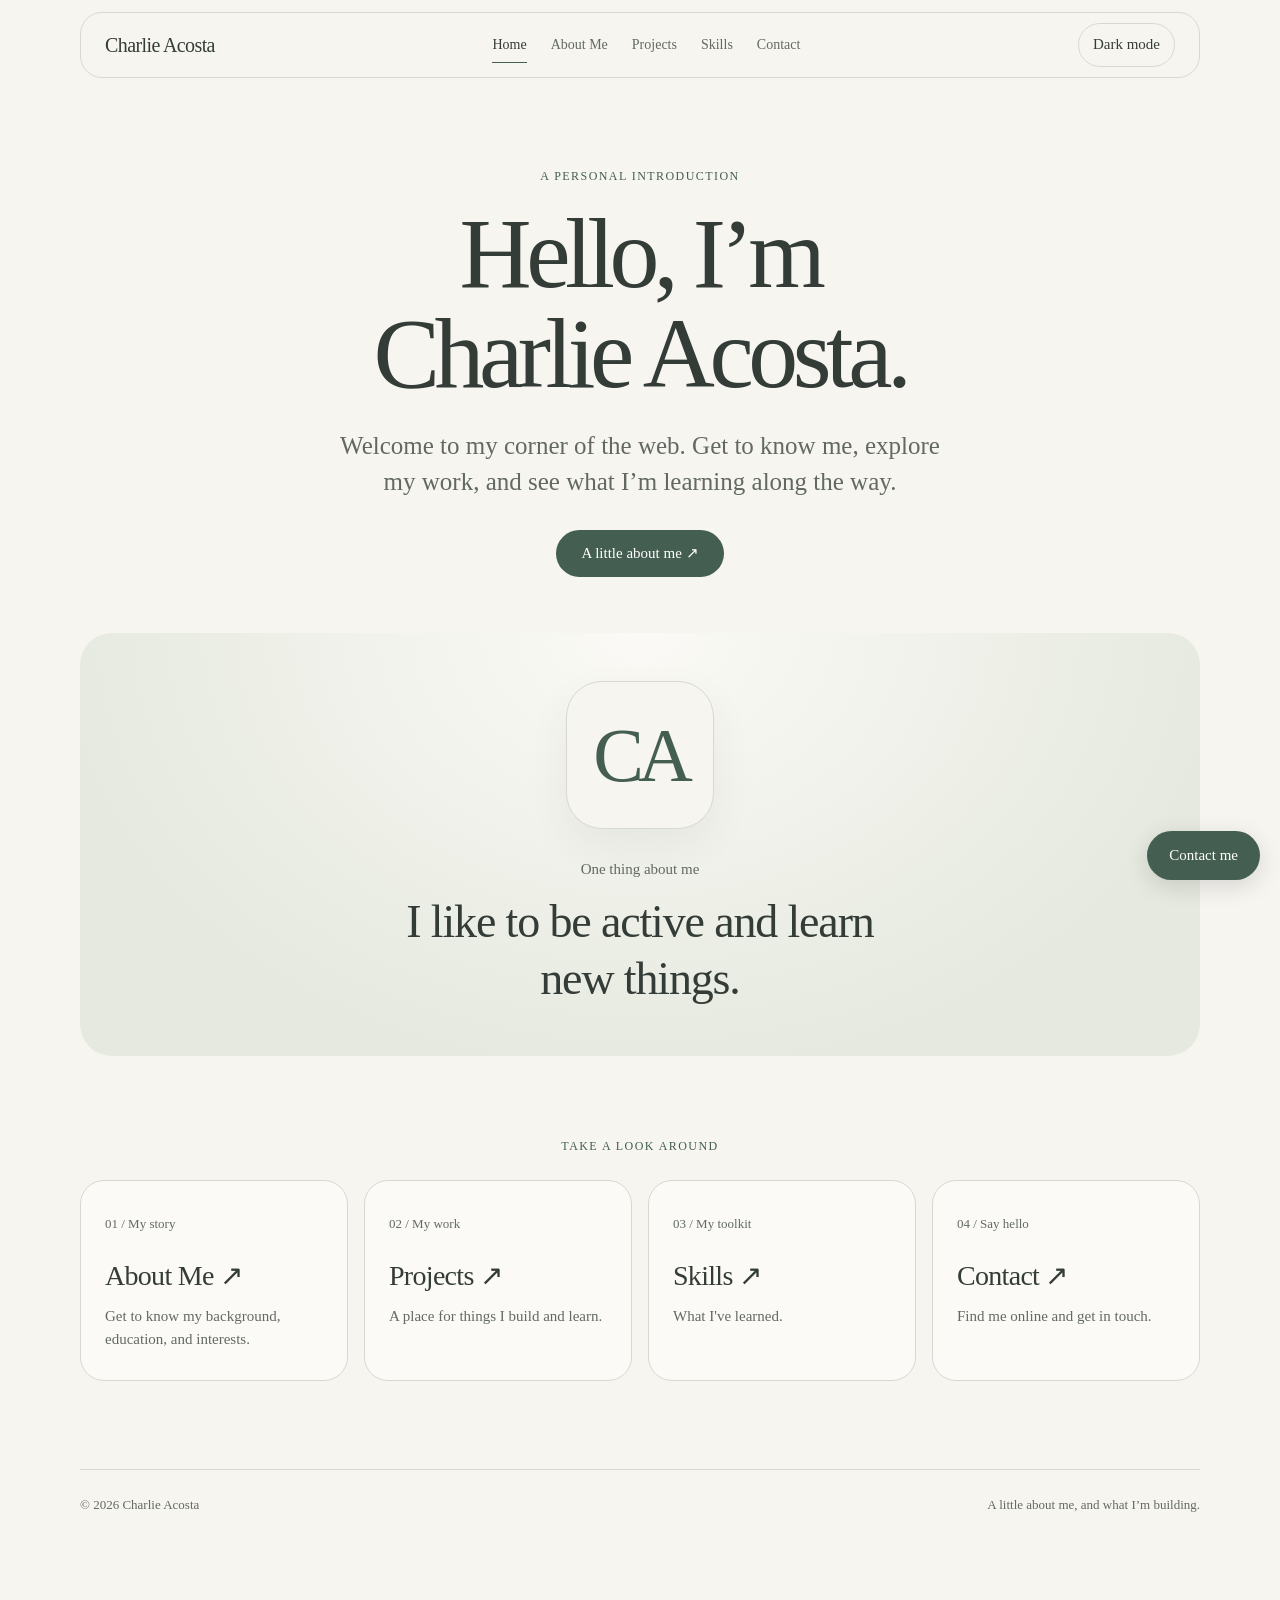
==== index.html @ 274b3362 "Refresh portfolio with spacious Apple-inspired design" ====
<!DOCTYPE html>
<html lang="en">
<head>
  <meta charset="UTF-8">
  <meta name="viewport" content="width=device-width, initial-scale=1.0">
  <meta name="description" content="Home — Charlie Acosta's personal portfolio.">
  <title>Home | Charlie Acosta</title>
  <link rel="stylesheet" href="styles.css?v=7">
  <script src="script.js?v=5"></script>
</head>
<body>
  <a class="skip-link" href="#main">Skip to content</a>
  <header class="site-header">
    <a class="brand" href="index.html">Charlie Acosta</a>
    <nav aria-label="Main navigation">
      <a href="index.html" aria-current="page">Home</a>
      <a href="about.html">About Me</a>
      <a href="projects.html">Projects</a>
      <a href="skills.html">Skills</a>
      <a href="contact.html">Contact</a>
    </nav>
    <button class="theme-toggle" type="button" hidden>Dark mode</button>
  </header>
  <main id="main">
    <section class="hero"><div><p class="eyebrow">A personal introduction</p><h1>Hello, I’m<br>Charlie Acosta.</h1><p class="lead">Welcome to my corner of the web. Get to know me, explore my work, and see what I’m learning along the way.</p><a class="button" href="about.html">A little about me ↗</a></div><aside class="intro-note"><span class="monogram" aria-hidden="true">CA</span><p>One thing about me</p><h2>I like to be active and learn new things.</h2></aside></section><section class="explore"><p class="eyebrow">Take a look around</p><div class="link-grid"><a href="about.html"><span>01 / My story</span><h2>About Me ↗</h2><p>Get to know my background, education, and interests.</p></a><a href="projects.html"><span>02 / My work</span><h2>Projects ↗</h2><p>A place for things I build and learn.</p></a><a href="skills.html"><span>03 / My toolkit</span><h2>Skills ↗</h2><p>What I've learned.</p></a><a href="contact.html"><span>04 / Say hello</span><h2>Contact ↗</h2><p>Find me online and get in touch.</p></a></div></section>
  </main>
  <footer class="site-footer"><p>© <span data-year>2026</span> Charlie Acosta</p><p>A little about me, and what I’m building.</p></footer>
  <a class="contact-bubble" href="mailto:Cja69@njit.edu" aria-haspopup="dialog">Contact me</a>
  <dialog id="contact-dialog" aria-labelledby="contact-title" aria-describedby="contact-help">
    <button class="contact-close" type="button" aria-label="Close contact form">Close</button>
    <h2 id="contact-title">Contact me</h2>
    <p id="contact-help">Write to Charlie at <a href="mailto:Cja69@njit.edu">Cja69@njit.edu</a>. Prepare a draft here, then send it using your email app.</p>
    <form id="contact-form">
      <label for="contact-subject">Subject</label>
      <input id="contact-subject" name="subject" required maxlength="150">
      <label for="contact-message">Message</label>
      <textarea id="contact-message" name="message" required maxlength="2000" rows="5"></textarea>
      <button class="button" type="submit">Prepare email</button>
    </form>
    <p class="contact-status" role="status"></p>
    <a class="contact-draft" href="mailto:Cja69@njit.edu" hidden>Open email app to send</a>
  </dialog>
</body>
</html>
---- styles.css ----
:root {
  color-scheme: light;
  --paper: #f7f5f0;
  --ink: #343c38;
  --muted: #626963;
  --line: #d7d9d0;
  --accent: #445e52;
  --panel: #e5e9df;
  --card: #fbfaf6;
  --button-ink: #fff;
  --button-hover: #354c40;
}
:root[data-theme="dark"] {
  color-scheme: dark;
  --paper: #242b28;
  --ink: #eeeFE9;
  --muted: #bdc6be;
  --line: #566159;
  --accent: #b1cfba;
  --panel: #333e37;
  --card: #2d3631;
  --button-ink: #242b28;
  --button-hover: #c6dfcd;
}
* { box-sizing: border-box; }
body {
  margin: 0;
  background: var(--paper);
  color: var(--ink);
  font-family: "Times New Roman", Times, serif;
  font-size: 15px;
  line-height: 1.7;
}
a { color: inherit; text-underline-offset: 4px; }
a:focus-visible, button:focus-visible { outline: 3px solid var(--accent); outline-offset: 5px; }
.theme-toggle { flex-shrink: 0; font: inherit; color: var(--ink); background: var(--panel); border: 1px solid var(--line); border-radius: 4px; padding: 7px 12px; min-height: 44px; cursor: pointer; }
.theme-toggle:hover { border-color: var(--accent); }
.site-header { flex-wrap: wrap; }
.skip-link { position: absolute; top: -100px; left: 12px; background: var(--paper); padding: 12px; z-index: 10; }
.skip-link:focus { top: 12px; }
.site-header, main, .site-footer { width: min(1120px, calc(100% - 64px)); margin: auto; }
.site-header { display: flex; align-items: center; justify-content: space-between; gap: 24px; padding: 26px 0; border-bottom: 1px solid var(--line); }
.brand { text-decoration: none; font-size: 22px; white-space: nowrap; }
nav { display: flex; flex-wrap: wrap; gap: 26px; }
nav a { text-decoration: none; color: var(--muted); padding: 6px 0; }
nav a:hover, nav a[aria-current] { color: var(--ink); border-bottom: 1px solid var(--accent); }
main { min-height: 70vh; }
.hero { display: grid; grid-template-columns: 1.35fr 1fr; gap: 80px; align-items: center; padding: 80px 0; }
.eyebrow { text-transform: uppercase; letter-spacing: .16em; font-size: 12px; color: var(--accent); margin: 0 0 18px; }
h1, h2, p { margin-top: 0; }
h1 { font-weight: 400; font-size: clamp(44px, 6vw, 76px); line-height: 1.08; letter-spacing: -.035em; margin-bottom: 26px; }
h2 { font-weight: 400; font-size: 27px; line-height: 1.25; margin-bottom: 14px; }
.lead { font-size: 20px; max-width: 610px; color: var(--muted); line-height: 1.6; }
.button { display: inline-flex; align-items: center; gap: 30px; background: var(--accent); color: var(--button-ink); text-decoration: none; padding: 12px 22px; margin-top: 15px; }
.button:hover { background: var(--button-hover); }
.intro-note { background: var(--panel); padding: 36px; border-radius: 150px 150px 4px 4px; text-align: center; }
.monogram { display: block; font-size: 90px; line-height: 1.8; letter-spacing: -.08em; color: var(--accent); border-bottom: 1px solid #b7c2b1; margin-bottom: 24px; }
.intro-note p:last-child { color: var(--muted); }
.explore { padding: 28px 0 60px; border-top: 1px solid var(--line); }
.link-grid { display: grid; grid-template-columns: repeat(4, 1fr); gap: 32px; }
.link-grid a { text-decoration: none; padding: 20px 0; }
.link-grid a:hover h2 { text-decoration: underline; }
.link-grid span { color: var(--muted); font-size: 13px; }
.link-grid h2 { margin: 12px 0; }
.link-grid p { color: var(--muted); }
.page-heading { padding: 64px 0 30px; }
.about-layout { display: grid; grid-template-columns: 1fr 1.5fr; gap: 64px; padding-bottom: 70px; }
.quote { background: var(--panel); padding: 38px; align-self: start; }
.quote h2 { font-size: 34px; }
.quote h2.eyebrow { font-size: 12px; }
.quote blockquote { margin: 0; }
.quote blockquote p { font-size: 20px; line-height: 1.6; }
.detail { padding: 22px 0; border-top: 1px solid var(--line); }
.placeholder { color: var(--muted); }
.project-grid { display: grid; grid-template-columns: repeat(3, 1fr); gap: 24px; padding: 10px 0 70px; }
.project { border: 1px solid var(--line); background: var(--card); }
.project img { display: block; width: 100%; height: auto; border-bottom: 1px solid var(--line); }
.project-content { padding: 24px; }
.project h2 { font-size: 25px; }
.tags { font-size: 13px; color: var(--muted); }
.project-note { font-size: 13px; color: var(--muted); margin: 16px 0 0; overflow-wrap: anywhere; }
.notice { background: var(--panel); padding: 18px 22px; max-width: 850px; }
.skills-list { padding: 15px 0 70px; }
.skills-list section { display: grid; grid-template-columns: 40px 1fr auto; gap: 22px; border-bottom: 1px solid var(--line); padding: 25px 0; }
.skills-list section > span, .skill-label { color: var(--muted); }
.skills-list h2 { margin-bottom: 8px; }
.skills-list p { margin-bottom: 0; }
.skill-label { font-size: 13px; }
.contact-layout { display: grid; grid-template-columns: 1fr 1fr; gap: 28px; padding: 10px 0 80px; }
.contact-card { padding: 32px; background: var(--panel); }
.site-footer { border-top: 1px solid var(--line); padding: 24px 0; display: flex; justify-content: space-between; gap: 18px; color: var(--muted); }
.site-footer p { margin: 0; }
.contact-bubble { position: fixed; right: 20px; bottom: 20px; z-index: 4; border-radius: 30px; padding: 12px 22px; background: var(--accent); color: var(--button-ink); text-decoration: none; box-shadow: 0 3px 14px #0003; }
.site-footer { padding-bottom: 90px; }
#contact-dialog { width: min(480px, calc(100% - 32px)); max-height: calc(100dvh - 32px); overflow: auto; padding: 28px; border: 1px solid var(--line); border-radius: 12px; background: var(--paper); color: var(--ink); }
#contact-dialog::backdrop { background: #0008; }
.contact-close { float: right; font: inherit; color: var(--ink); background: var(--panel); border: 1px solid var(--line); padding: 8px 12px; min-height: 44px; cursor: pointer; }
#contact-form label { display: block; margin: 14px 0 5px; }
#contact-form input, #contact-form textarea { display: block; width: 100%; padding: 10px; font: inherit; color: var(--ink); background: var(--card); border: 1px solid var(--line); border-radius: 4px; }
#contact-form textarea { resize: vertical; }
#contact-form .button { border: 0; font: inherit; cursor: pointer; }
#contact-dialog a { overflow-wrap: anywhere; }
.contact-status { margin-top: 16px; }
.contact-draft { display: inline-block; }
.contact-draft[hidden] { display: none; }
input:focus-visible, textarea:focus-visible { outline: 3px solid var(--accent); outline-offset: 2px; }
@media (max-width: 760px) {
  .site-header, main, .site-footer { width: calc(100% - 36px); }
  .site-header { align-items: flex-start; flex-direction: column; gap: 12px; }
  nav { gap: 18px; }
  .hero { grid-template-columns: 1fr; gap: 35px; padding: 45px 0; }
  .intro-note { max-width: 420px; width: 100%; justify-self: center; }
  .link-grid, .project-grid, .about-layout, .contact-layout { grid-template-columns: 1fr; gap: 24px; }
  .page-heading { padding-top: 42px; }
  .skills-list section { grid-template-columns: 25px 1fr; gap: 14px; }
  .skill-label { grid-column: 2; }
  .site-footer { flex-direction: column; gap: 4px; }
  .project img { max-height: 280px; object-fit: cover; }
}

/* Spacious presentation with the portfolio's original sage and cream palette. */
html { scroll-padding-top: 110px; }
.site-header {
  position: sticky; top: 12px; z-index: 5;
  width: min(1120px, calc(100% - 32px));
  min-height: 64px; padding: 10px 24px; margin-top: 12px;
  border: 1px solid var(--line); border-radius: 22px;
  background: var(--paper);
  background: color-mix(in srgb, var(--paper) 90%, transparent);
  backdrop-filter: blur(20px);
}
.brand { font-size: 20px; letter-spacing: -.03em; }
nav { gap: 24px; }
nav a { font-size: 14px; }
.theme-toggle { border-radius: 22px; padding: 6px 14px; background: transparent; }
main { width: min(1120px, calc(100% - 48px)); }
h1 { font-size: clamp(52px, 7.8vw, 100px); font-weight: 400; line-height: 1; letter-spacing: -.055em; }
h2 { letter-spacing: -.025em; }
.eyebrow { font-size: 12px; letter-spacing: .12em; }
.lead { font-size: clamp(20px, 2.2vw, 25px); line-height: 1.45; }
.button { border-radius: 999px; padding: 11px 25px; min-height: 44px; }
.hero { grid-template-columns: 1fr; gap: 56px; padding: 88px 0 64px; text-align: center; }
.hero > div { max-width: 800px; margin: auto; }
.hero h1 { margin-bottom: 24px; }
.hero .lead { max-width: 620px; margin: 0 auto 14px; }
.intro-note {
  position: relative; overflow: hidden; width: 100%; max-width: none;
  padding: 48px 32px; border-radius: 32px;
  background: radial-gradient(ellipse at 50% 0%, var(--card), var(--panel) 75%);
}
.monogram { width: 148px; height: 148px; display: grid; place-items: center; margin: 0 auto 28px; border: 1px solid var(--line); border-radius: 36px; font-size: 76px; line-height: 1; background: var(--paper); box-shadow: 0 16px 40px #343c3810; }
.intro-note > p { margin-bottom: 10px; color: var(--muted); }
.intro-note h2 { max-width: 540px; margin: auto; font-size: clamp(30px, 4vw, 46px); }
.explore { padding: 16px 0 88px; border-top: 0; }
.explore > .eyebrow { margin-bottom: 24px; text-align: center; }
.link-grid { grid-template-columns: repeat(4, minmax(0, 1fr)); gap: 16px; }
.link-grid a { padding: 30px 24px; border-radius: 24px; background: var(--card); border: 1px solid var(--line); transition: transform .2s ease, box-shadow .2s ease; }
.link-grid h2 { font-size: 28px; margin: 22px 0 12px; }
.link-grid p { margin-bottom: 0; line-height: 1.5; }
.page-heading { text-align: center; padding: 88px 0 56px; }
.page-heading .lead { margin: 0 auto; max-width: 700px; }
.page-heading h1 { margin-bottom: 24px; }
.about-layout { gap: 32px; padding-bottom: 88px; }
.quote { padding: 36px; border-radius: 28px; }
.quote blockquote p { font-weight: 400; }
.detail { padding: 28px 0; }
.detail:first-child { border-top: 0; padding-top: 8px; }
.detail h2 { font-size: 32px; }
.detail p { font-size: 18px; color: var(--muted); }
.project-grid { gap: 20px; padding-bottom: 88px; align-items: start; }
.project { overflow: hidden; border-radius: 28px; }
.project img { border-bottom: 0; }
.project-content { padding: 30px; }
.project h2 { font-size: 30px; }
.project-content > p:not(.eyebrow) { color: var(--muted); }
.notice { margin: 0 auto 32px; border-radius: 20px; text-align: center; }
.skills-list { max-width: 900px; margin: auto; padding-bottom: 88px; }
.skills-list section { padding: 30px; margin-bottom: 14px; border: 1px solid var(--line); border-radius: 24px; background: var(--card); align-items: center; }
.skill-label { border-radius: 20px; padding: 6px 12px; background: var(--panel); }
.contact-layout { gap: 24px; padding-bottom: 88px; }
.contact-card { padding: 44px; border-radius: 28px; }
.contact-card h2 { font-size: 42px; }
.contact-card p { max-width: 440px; }
.site-footer { font-size: 13px; }
.contact-bubble { box-shadow: 0 6px 24px #0002; }
#contact-dialog { border-radius: 28px; padding: 32px; }
.contact-close { border-radius: 20px; }
#contact-form input, #contact-form textarea { border-radius: 12px; }
@media (hover: hover) {
  .link-grid a:hover { transform: translateY(-4px); box-shadow: 0 12px 30px #343c3810; }
}
@media (max-width: 1000px) {
  .site-header { gap: 12px; }
  nav { gap: 16px; }
  .link-grid { grid-template-columns: repeat(2, minmax(0, 1fr)); }
  .project-grid { grid-template-columns: 1fr; max-width: 720px; margin: auto; }
  .project img { max-height: none; }
}
@media (max-width: 760px) {
  html { scroll-padding-top: 190px; }
  .site-header { position: relative; top: 0; flex-direction: row; align-items: center; padding: 14px 18px; border-radius: 20px; }
  .site-header nav { order: 3; width: 100%; justify-content: space-between; gap: 8px; }
  .site-header nav a { font-size: 13px; min-height: 44px; display: inline-flex; align-items: center; }
  main { width: calc(100% - 32px); }
  .hero { padding: 56px 0 40px; gap: 40px; }
  .hero h1 { font-size: clamp(48px, 10vw, 72px); }
  .intro-note { border-radius: 24px; padding: 36px 24px; }
  .monogram { width: 120px; height: 120px; font-size: 64px; border-radius: 28px; }
  .link-grid { gap: 12px; }
  .link-grid a { padding: 24px 20px; }
  .link-grid h2 { font-size: 25px; }
  .page-heading { padding: 56px 8px 40px; }
  .about-layout, .contact-layout { grid-template-columns: 1fr; gap: 24px; }
  .quote, .contact-card, .project-content { padding: 28px; }
  .skills-list section { padding: 24px 20px; }
  .skill-label { justify-self: start; }
}
@media (max-width: 420px) {
  .link-grid { grid-template-columns: 1fr; }
}
@media (prefers-reduced-motion: reduce) {
  .link-grid a { transition: none; }
  .link-grid a:hover { transform: none; }
}
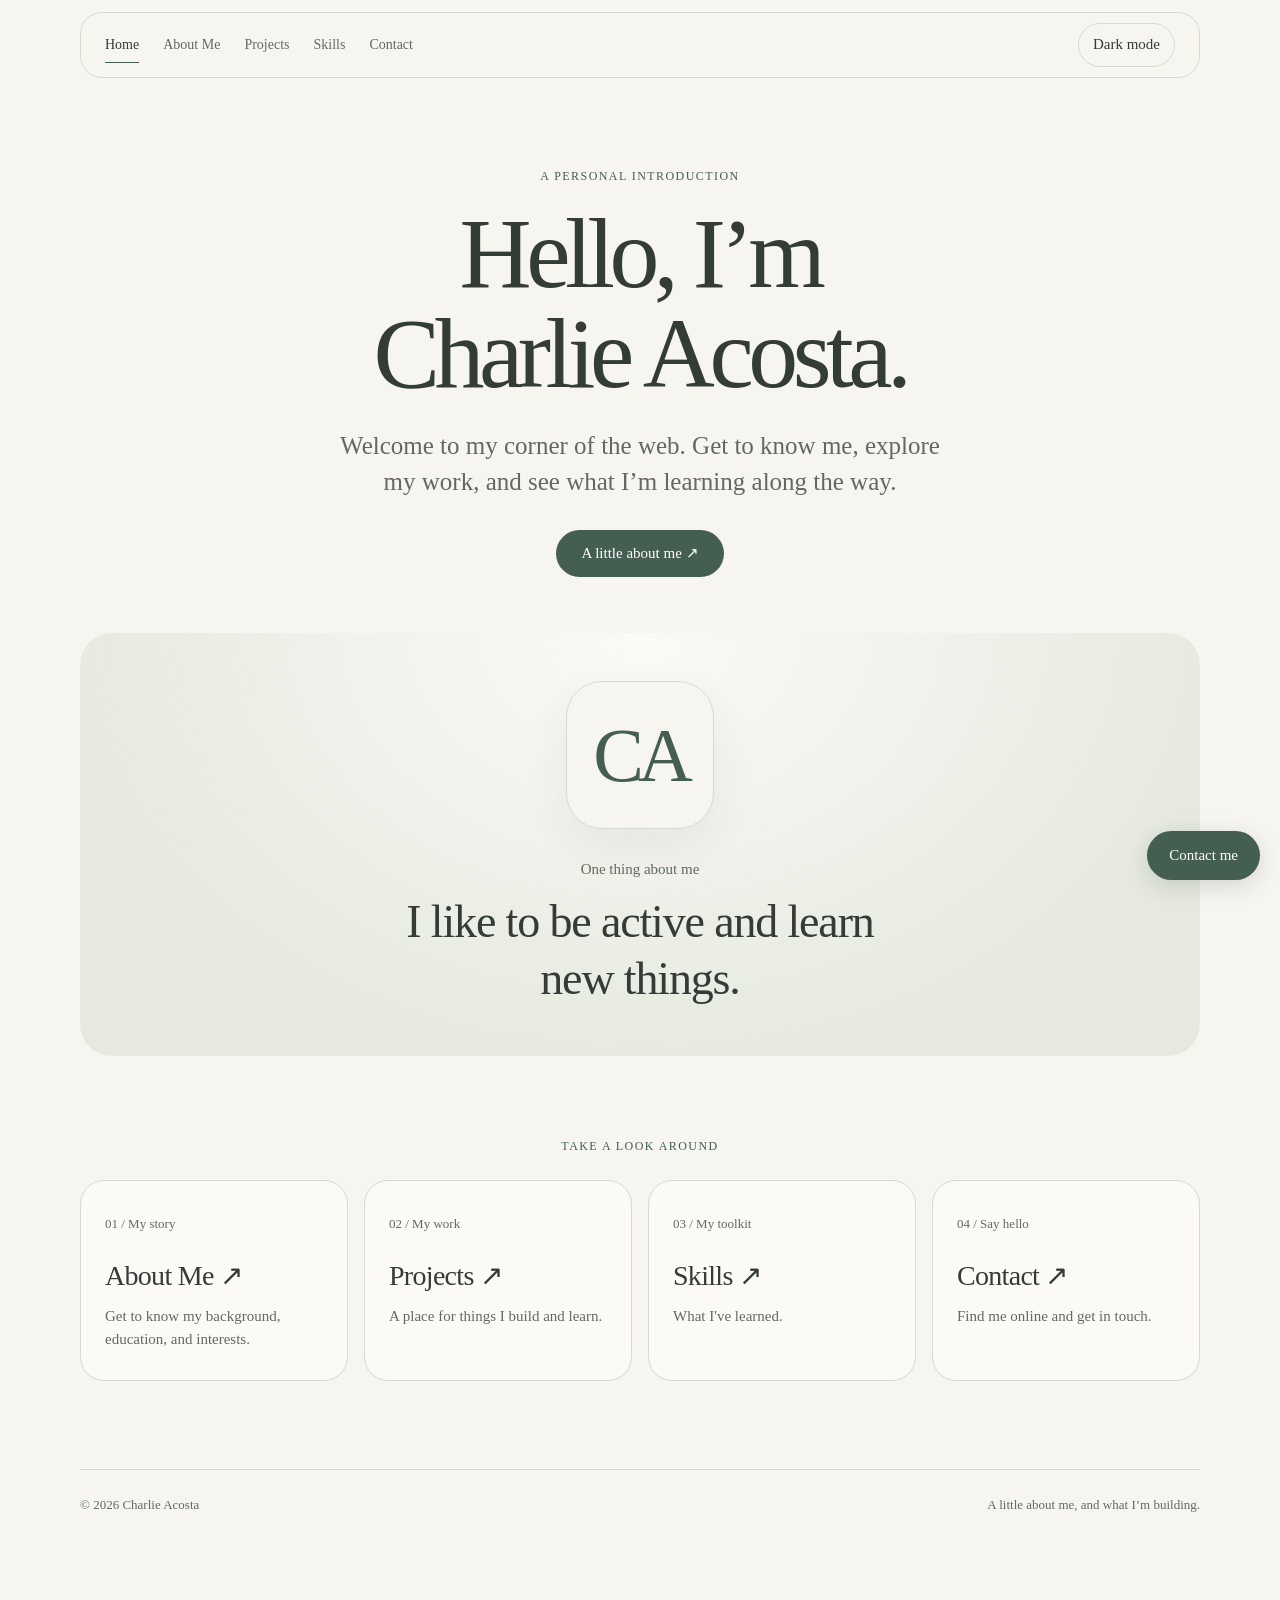
==== commit 9c59bb14: "Remove name from shared page headers" ====
--- a/index.html
+++ b/index.html
@@ -11,7 +11,6 @@
 <body>
   <a class="skip-link" href="#main">Skip to content</a>
   <header class="site-header">
-    <a class="brand" href="index.html">Charlie Acosta</a>
     <nav aria-label="Main navigation">
       <a href="index.html" aria-current="page">Home</a>
       <a href="about.html">About Me</a>
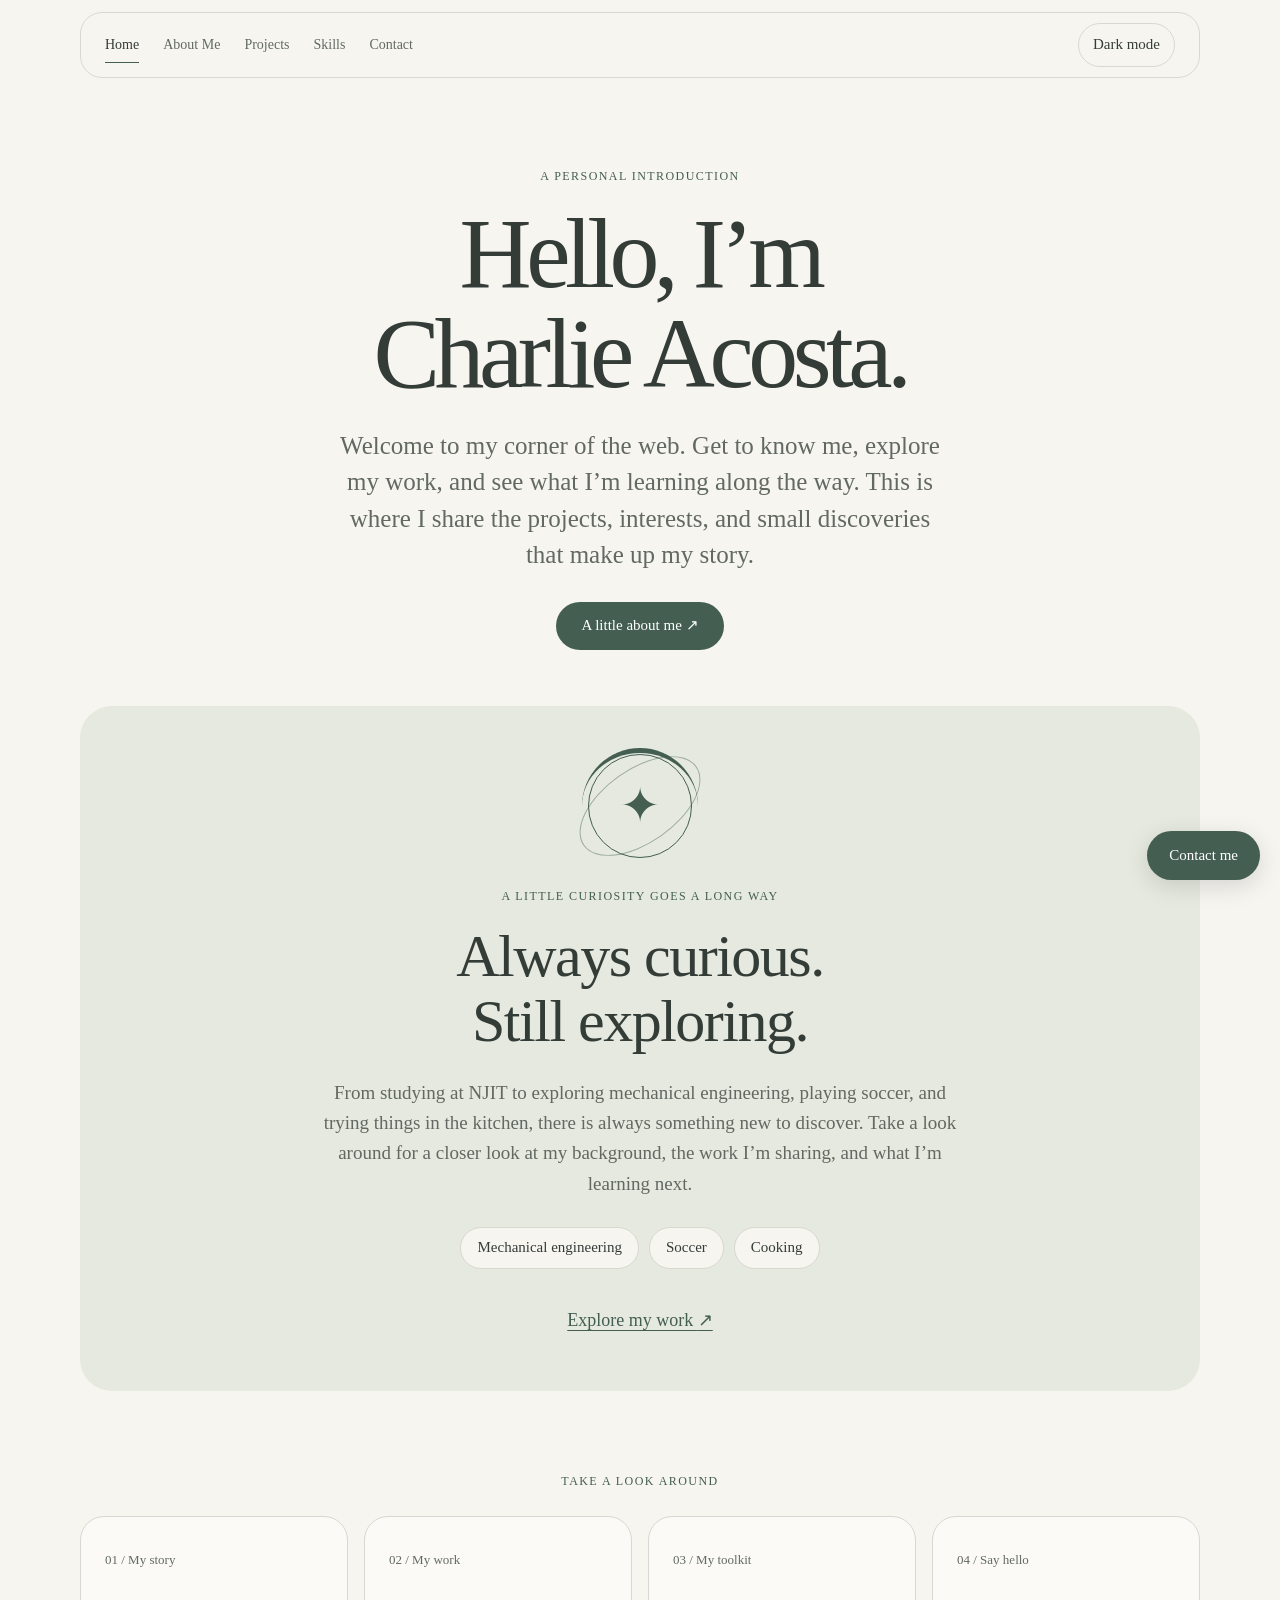
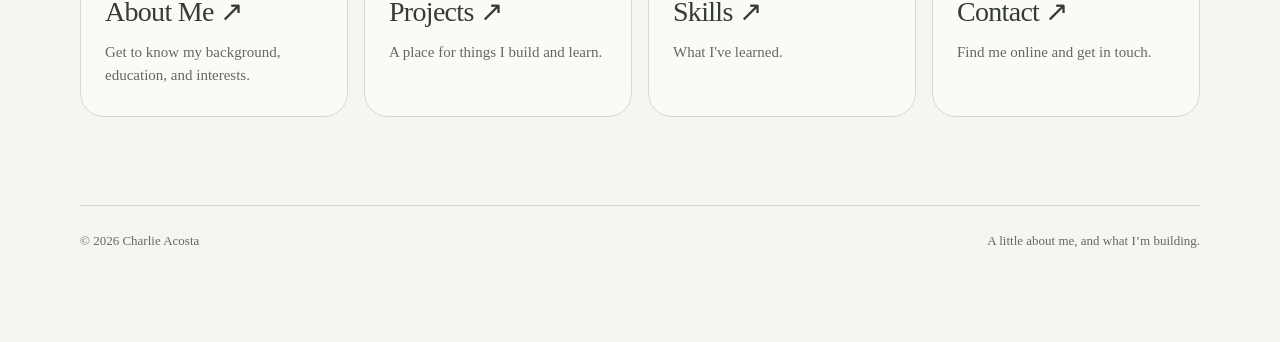
==== commit ba20cd39: "Expand Home welcome and replace initials card with curiosity feature" ====
--- a/index.html
+++ b/index.html
@@ -5,7 +5,7 @@
   <meta name="viewport" content="width=device-width, initial-scale=1.0">
   <meta name="description" content="Home — Charlie Acosta's personal portfolio.">
   <title>Home | Charlie Acosta</title>
-  <link rel="stylesheet" href="styles.css?v=7">
+  <link rel="stylesheet" href="styles.css?v=8">
   <script src="script.js?v=5"></script>
 </head>
 <body>
@@ -21,7 +21,14 @@
     <button class="theme-toggle" type="button" hidden>Dark mode</button>
   </header>
   <main id="main">
-    <section class="hero"><div><p class="eyebrow">A personal introduction</p><h1>Hello, I’m<br>Charlie Acosta.</h1><p class="lead">Welcome to my corner of the web. Get to know me, explore my work, and see what I’m learning along the way.</p><a class="button" href="about.html">A little about me ↗</a></div><aside class="intro-note"><span class="monogram" aria-hidden="true">CA</span><p>One thing about me</p><h2>I like to be active and learn new things.</h2></aside></section><section class="explore"><p class="eyebrow">Take a look around</p><div class="link-grid"><a href="about.html"><span>01 / My story</span><h2>About Me ↗</h2><p>Get to know my background, education, and interests.</p></a><a href="projects.html"><span>02 / My work</span><h2>Projects ↗</h2><p>A place for things I build and learn.</p></a><a href="skills.html"><span>03 / My toolkit</span><h2>Skills ↗</h2><p>What I've learned.</p></a><a href="contact.html"><span>04 / Say hello</span><h2>Contact ↗</h2><p>Find me online and get in touch.</p></a></div></section>
+    <section class="hero"><div><p class="eyebrow">A personal introduction</p><h1>Hello, I’m<br>Charlie Acosta.</h1><p class="lead">Welcome to my corner of the web. Get to know me, explore my work, and see what I’m learning along the way. This is where I share the projects, interests, and small discoveries that make up my story.</p><a class="button" href="about.html">A little about me ↗</a></div><section class="welcome-panel" aria-labelledby="welcome-title">
+        <div class="curiosity-orbit" aria-hidden="true"><span>✦</span></div>
+        <p class="eyebrow">A little curiosity goes a long way</p>
+        <h2 id="welcome-title">Always curious.<br>Still exploring.</h2>
+        <p>From studying at NJIT to exploring mechanical engineering, playing soccer, and trying things in the kitchen, there is always something new to discover. Take a look around for a closer look at my background, the work I’m sharing, and what I’m learning next.</p>
+        <ul class="interest-pills" aria-label="My interests"><li>Mechanical engineering</li><li>Soccer</li><li>Cooking</li></ul>
+        <a class="welcome-link" href="projects.html">Explore my work <span aria-hidden="true">↗</span></a>
+      </section></section><section class="explore"><p class="eyebrow">Take a look around</p><div class="link-grid"><a href="about.html"><span>01 / My story</span><h2>About Me ↗</h2><p>Get to know my background, education, and interests.</p></a><a href="projects.html"><span>02 / My work</span><h2>Projects ↗</h2><p>A place for things I build and learn.</p></a><a href="skills.html"><span>03 / My toolkit</span><h2>Skills ↗</h2><p>What I've learned.</p></a><a href="contact.html"><span>04 / Say hello</span><h2>Contact ↗</h2><p>Find me online and get in touch.</p></a></div></section>
   </main>
   <footer class="site-footer"><p>© <span data-year>2026</span> Charlie Acosta</p><p>A little about me, and what I’m building.</p></footer>
   <a class="contact-bubble" href="mailto:Cja69@njit.edu" aria-haspopup="dialog">Contact me</a>
--- a/styles.css
+++ b/styles.css
@@ -118,6 +118,19 @@
   .project img { max-height: 280px; object-fit: cover; }
 }
 
+.welcome-panel { overflow: hidden; position: relative; padding: 48px 24px; border-radius: 32px; background: var(--panel); }
+.welcome-panel h2 { font-size: clamp(36px, 5vw, 60px); line-height: 1.08; margin-bottom: 24px; }
+.welcome-panel > p:not(.eyebrow) { max-width: 650px; margin: 0 auto 28px; font-size: 19px; line-height: 1.6; color: var(--muted); }
+.curiosity-orbit { width: 104px; height: 104px; margin: 0 auto 28px; display: grid; place-items: center; border: 1px solid var(--accent); border-radius: 50%; position: relative; }
+.curiosity-orbit::before { content: ""; position: absolute; inset: 14px -18px; border: 1px solid var(--accent); border-radius: 50%; transform: rotate(-35deg); opacity: .45; }
+.curiosity-orbit::after { content: ""; position: absolute; inset: -7px; border-radius: 50%; border-top: 5px solid var(--accent); animation: curiosity-turn 18s linear infinite; }
+.curiosity-orbit span { font-size: 48px; line-height: 1; color: var(--accent); }
+.interest-pills { list-style: none; display: flex; justify-content: center; flex-wrap: wrap; gap: 10px; padding: 0; margin: 0 0 28px; }
+.interest-pills li { border: 1px solid var(--line); border-radius: 99px; padding: 7px 16px; background: var(--paper); }
+.welcome-link { display: inline-block; padding: 8px; color: var(--accent); font-size: 18px; }
+@keyframes curiosity-turn { to { transform: rotate(360deg); } }
+@media (prefers-reduced-motion: reduce) { .curiosity-orbit::after { animation: none; } }
+
 /* Spacious presentation with the portfolio's original sage and cream palette. */
 html { scroll-padding-top: 110px; }
 .site-header {
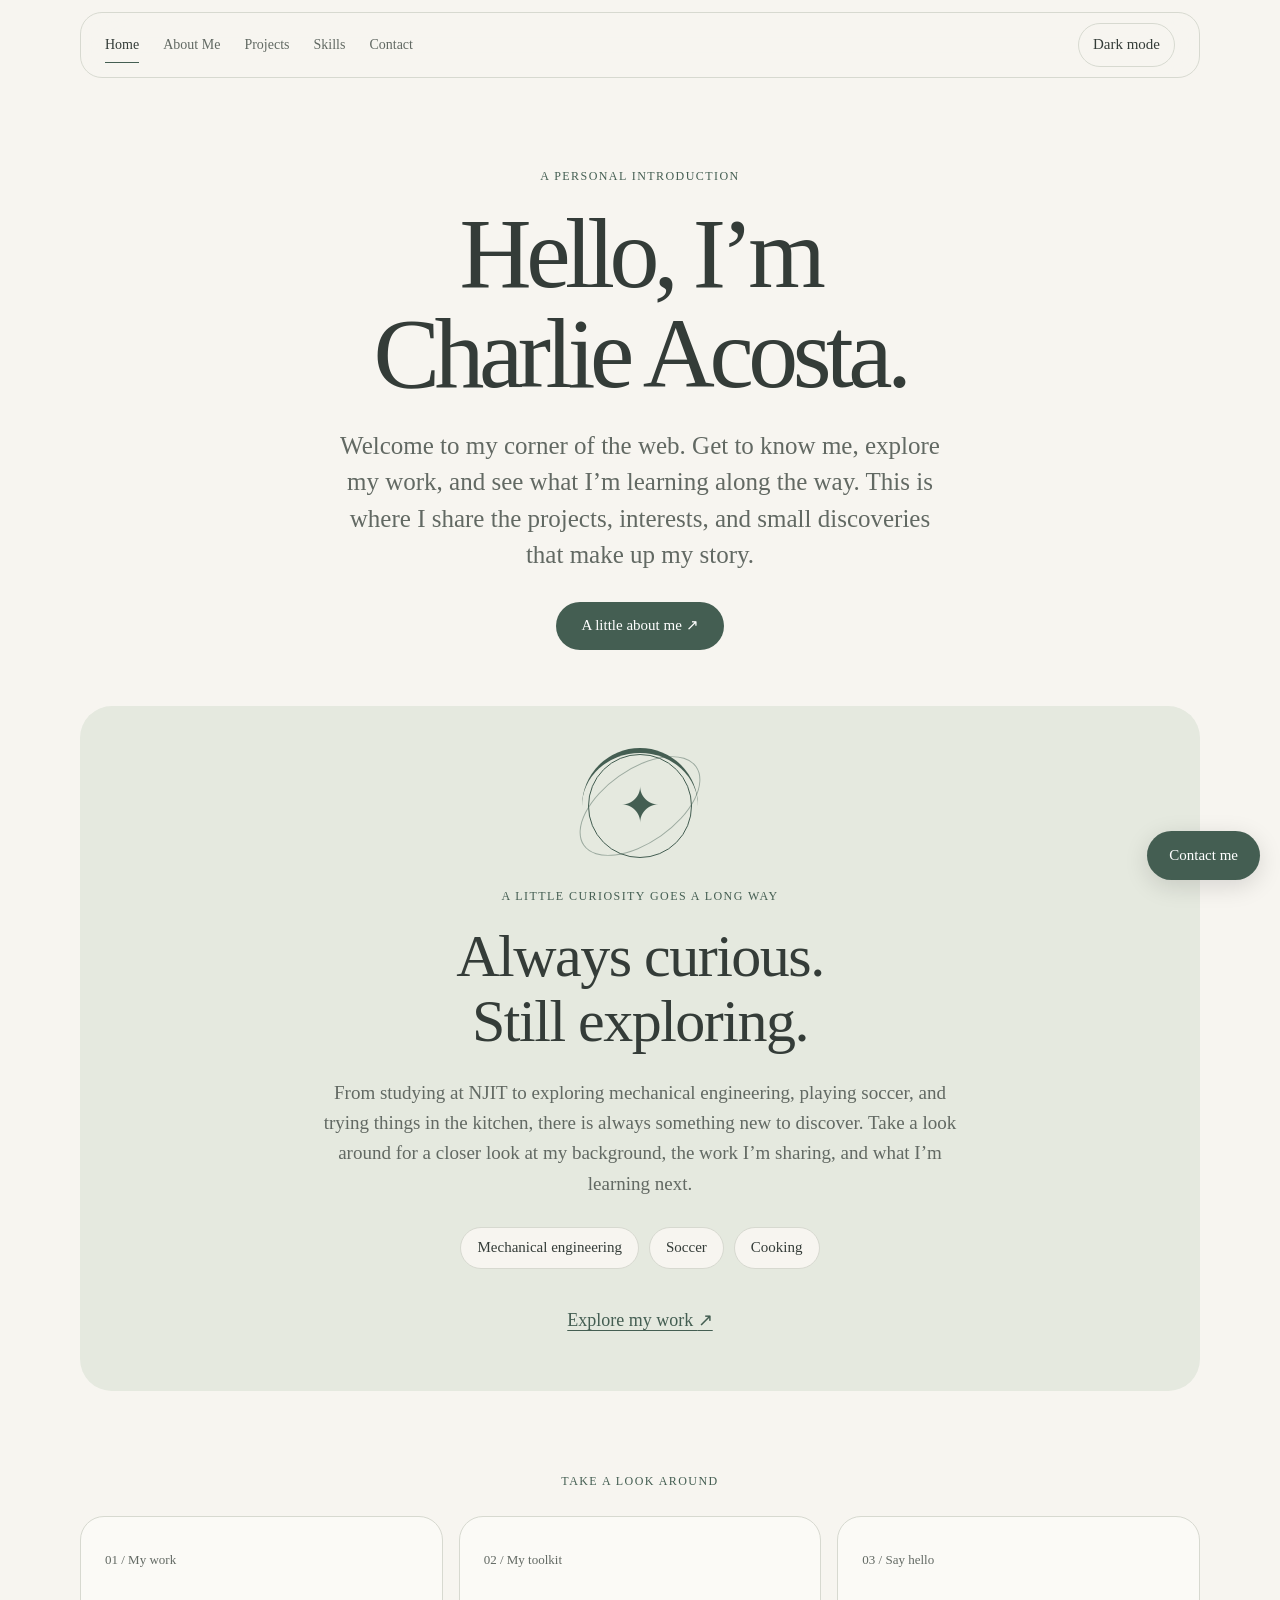
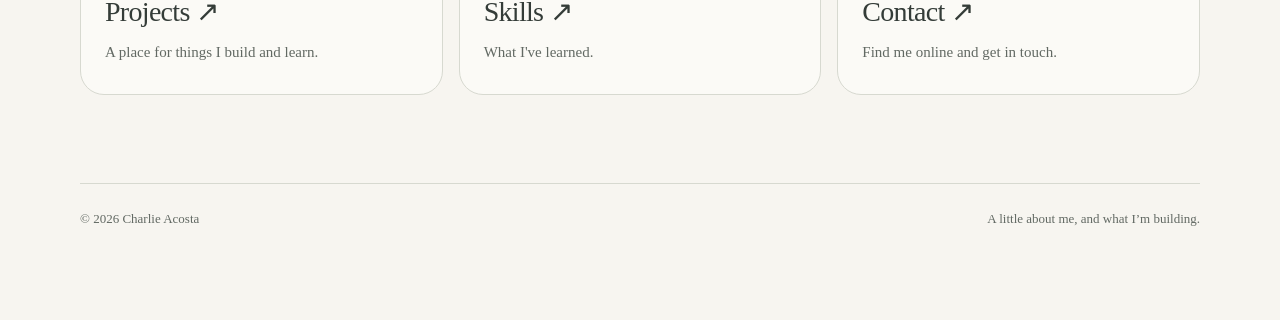
==== commit f32e0bfc: "Remove About Me card from Home explore section" ====
--- a/index.html
+++ b/index.html
@@ -5,7 +5,7 @@
   <meta name="viewport" content="width=device-width, initial-scale=1.0">
   <meta name="description" content="Home — Charlie Acosta's personal portfolio.">
   <title>Home | Charlie Acosta</title>
-  <link rel="stylesheet" href="styles.css?v=8">
+  <link rel="stylesheet" href="styles.css?v=9">
   <script src="script.js?v=5"></script>
 </head>
 <body>
@@ -28,7 +28,7 @@
         <p>From studying at NJIT to exploring mechanical engineering, playing soccer, and trying things in the kitchen, there is always something new to discover. Take a look around for a closer look at my background, the work I’m sharing, and what I’m learning next.</p>
         <ul class="interest-pills" aria-label="My interests"><li>Mechanical engineering</li><li>Soccer</li><li>Cooking</li></ul>
         <a class="welcome-link" href="projects.html">Explore my work <span aria-hidden="true">↗</span></a>
-      </section></section><section class="explore"><p class="eyebrow">Take a look around</p><div class="link-grid"><a href="about.html"><span>01 / My story</span><h2>About Me ↗</h2><p>Get to know my background, education, and interests.</p></a><a href="projects.html"><span>02 / My work</span><h2>Projects ↗</h2><p>A place for things I build and learn.</p></a><a href="skills.html"><span>03 / My toolkit</span><h2>Skills ↗</h2><p>What I've learned.</p></a><a href="contact.html"><span>04 / Say hello</span><h2>Contact ↗</h2><p>Find me online and get in touch.</p></a></div></section>
+      </section></section><section class="explore"><p class="eyebrow">Take a look around</p><div class="link-grid"><a href="projects.html"><span>01 / My work</span><h2>Projects ↗</h2><p>A place for things I build and learn.</p></a><a href="skills.html"><span>02 / My toolkit</span><h2>Skills ↗</h2><p>What I've learned.</p></a><a href="contact.html"><span>03 / Say hello</span><h2>Contact ↗</h2><p>Find me online and get in touch.</p></a></div></section>
   </main>
   <footer class="site-footer"><p>© <span data-year>2026</span> Charlie Acosta</p><p>A little about me, and what I’m building.</p></footer>
   <a class="contact-bubble" href="mailto:Cja69@njit.edu" aria-haspopup="dialog">Contact me</a>
--- a/styles.css
+++ b/styles.css
@@ -57,7 +57,7 @@
 .monogram { display: block; font-size: 90px; line-height: 1.8; letter-spacing: -.08em; color: var(--accent); border-bottom: 1px solid #b7c2b1; margin-bottom: 24px; }
 .intro-note p:last-child { color: var(--muted); }
 .explore { padding: 28px 0 60px; border-top: 1px solid var(--line); }
-.link-grid { display: grid; grid-template-columns: repeat(4, 1fr); gap: 32px; }
+.link-grid { display: grid; grid-template-columns: repeat(3, 1fr); gap: 32px; }
 .link-grid a { text-decoration: none; padding: 20px 0; }
 .link-grid a:hover h2 { text-decoration: underline; }
 .link-grid span { color: var(--muted); font-size: 13px; }
@@ -166,7 +166,7 @@
 .intro-note h2 { max-width: 540px; margin: auto; font-size: clamp(30px, 4vw, 46px); }
 .explore { padding: 16px 0 88px; border-top: 0; }
 .explore > .eyebrow { margin-bottom: 24px; text-align: center; }
-.link-grid { grid-template-columns: repeat(4, minmax(0, 1fr)); gap: 16px; }
+.link-grid { grid-template-columns: repeat(3, minmax(0, 1fr)); gap: 16px; }
 .link-grid a { padding: 30px 24px; border-radius: 24px; background: var(--card); border: 1px solid var(--line); transition: transform .2s ease, box-shadow .2s ease; }
 .link-grid h2 { font-size: 28px; margin: 22px 0 12px; }
 .link-grid p { margin-bottom: 0; line-height: 1.5; }
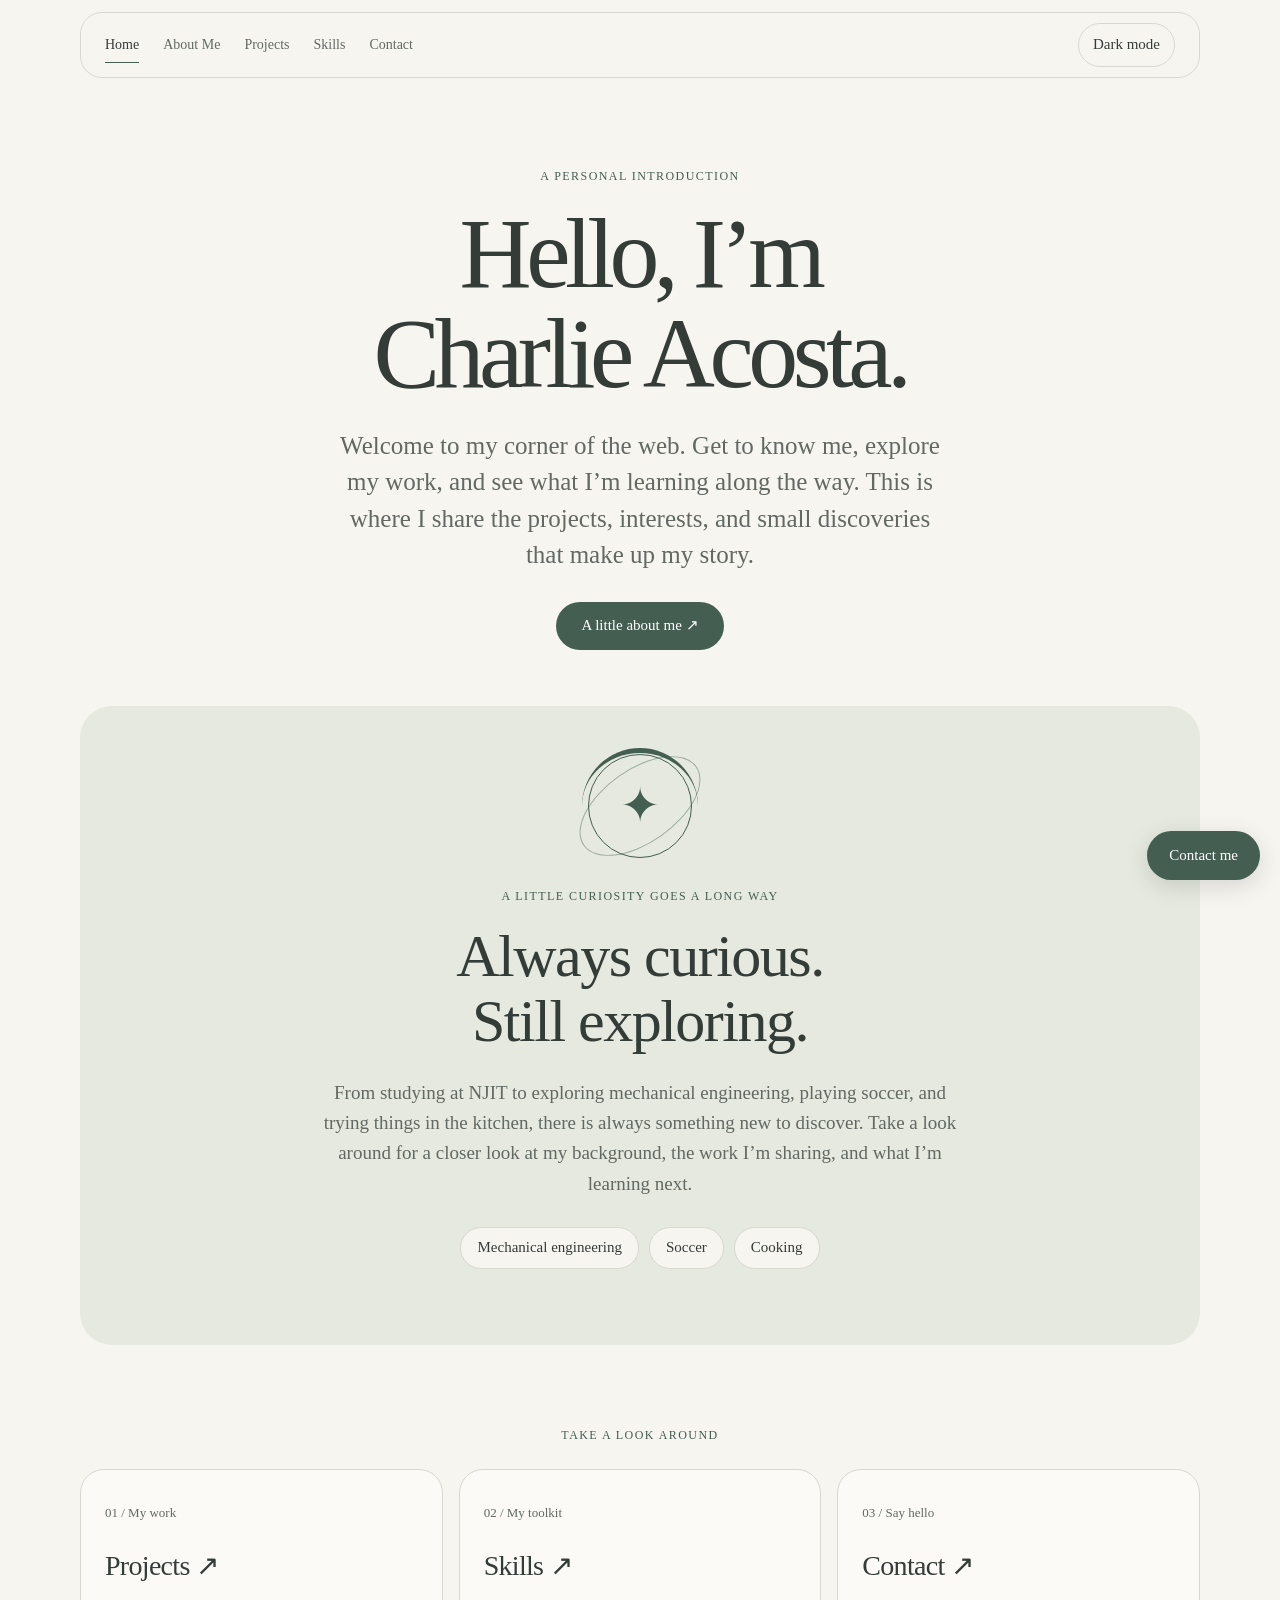
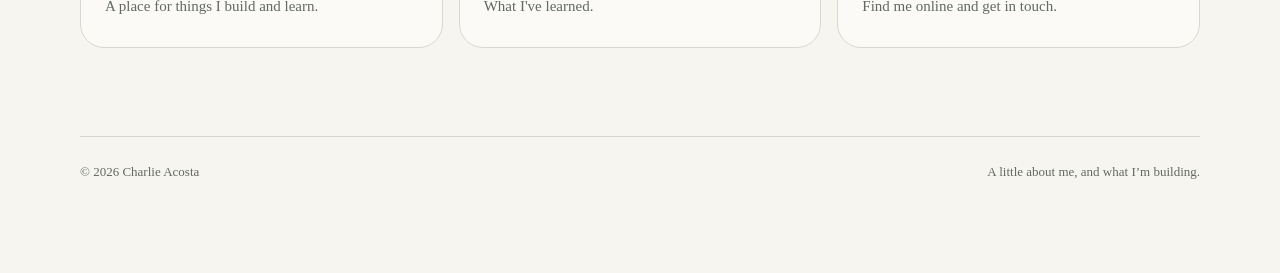
==== commit 77ffef33: "Remove Explore my work link from Home welcome" ====
--- a/index.html
+++ b/index.html
@@ -27,7 +27,6 @@
         <h2 id="welcome-title">Always curious.<br>Still exploring.</h2>
         <p>From studying at NJIT to exploring mechanical engineering, playing soccer, and trying things in the kitchen, there is always something new to discover. Take a look around for a closer look at my background, the work I’m sharing, and what I’m learning next.</p>
         <ul class="interest-pills" aria-label="My interests"><li>Mechanical engineering</li><li>Soccer</li><li>Cooking</li></ul>
-        <a class="welcome-link" href="projects.html">Explore my work <span aria-hidden="true">↗</span></a>
       </section></section><section class="explore"><p class="eyebrow">Take a look around</p><div class="link-grid"><a href="projects.html"><span>01 / My work</span><h2>Projects ↗</h2><p>A place for things I build and learn.</p></a><a href="skills.html"><span>02 / My toolkit</span><h2>Skills ↗</h2><p>What I've learned.</p></a><a href="contact.html"><span>03 / Say hello</span><h2>Contact ↗</h2><p>Find me online and get in touch.</p></a></div></section>
   </main>
   <footer class="site-footer"><p>© <span data-year>2026</span> Charlie Acosta</p><p>A little about me, and what I’m building.</p></footer>
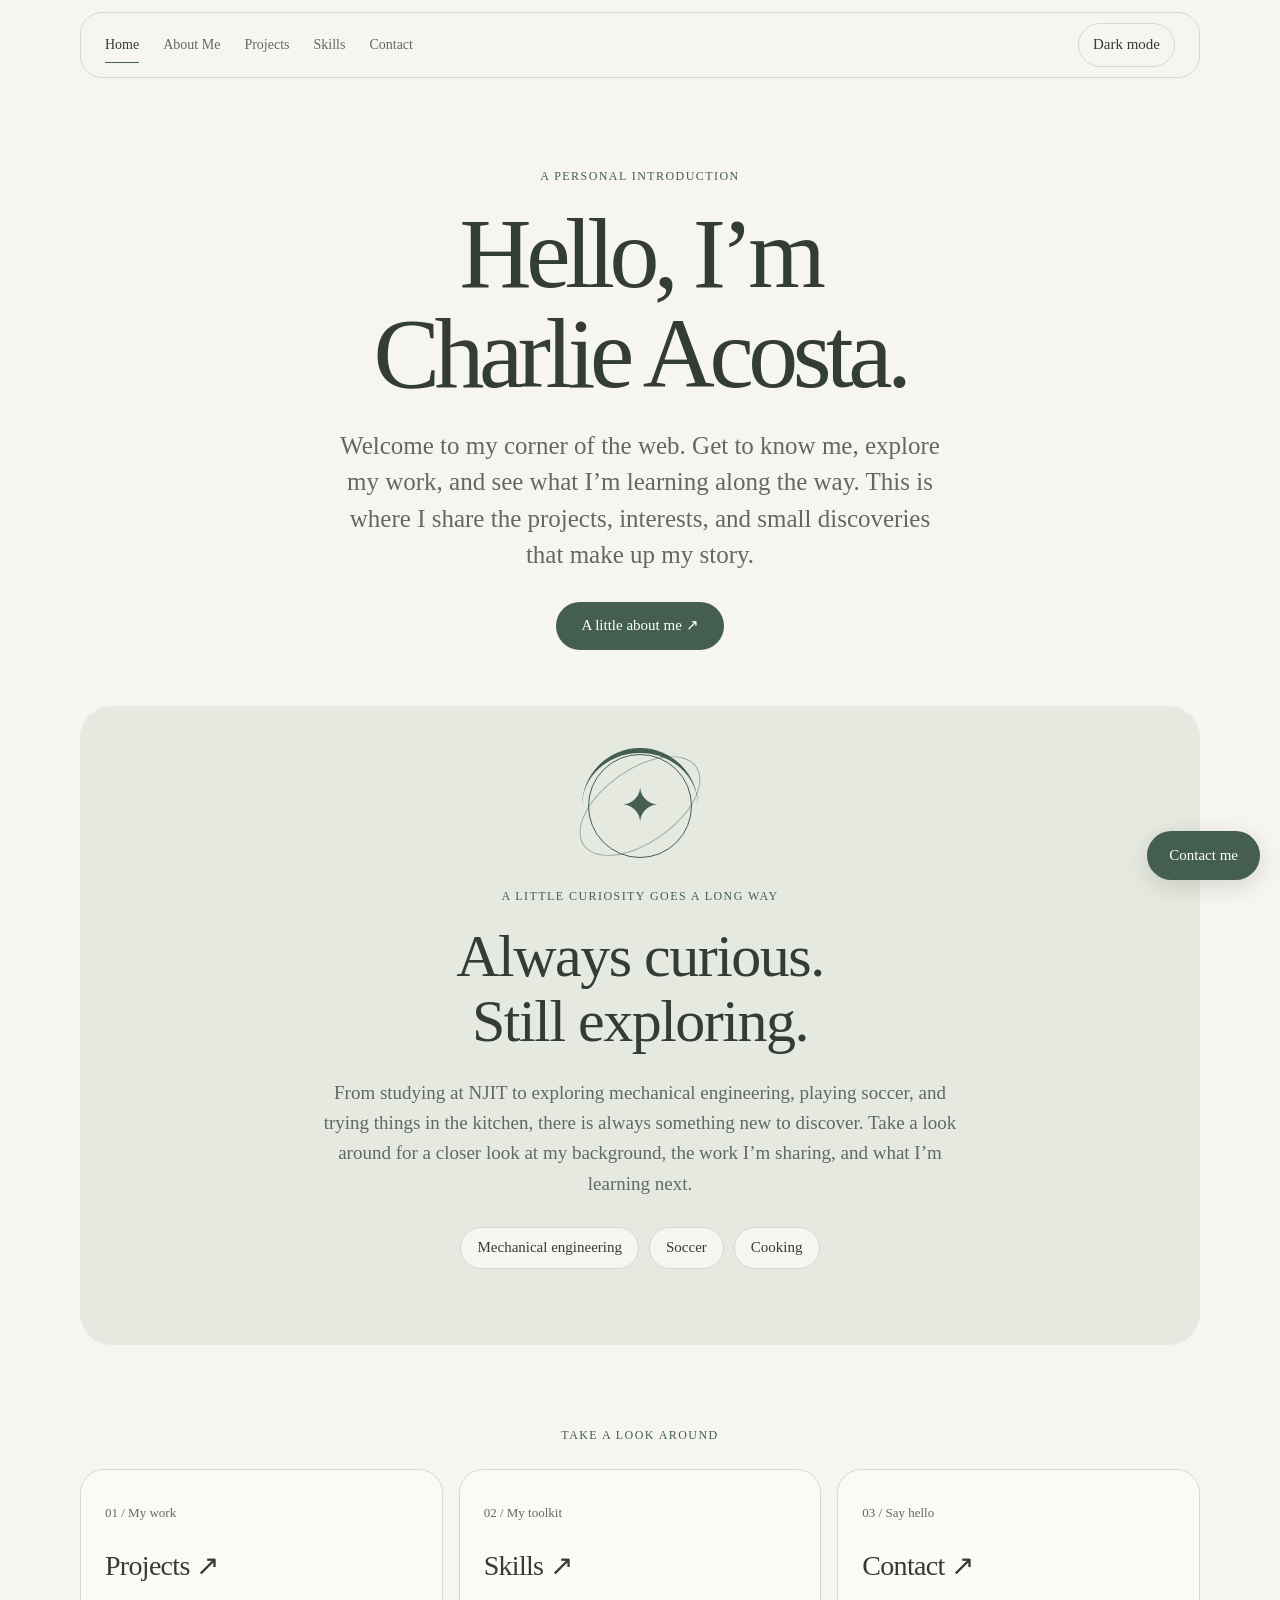
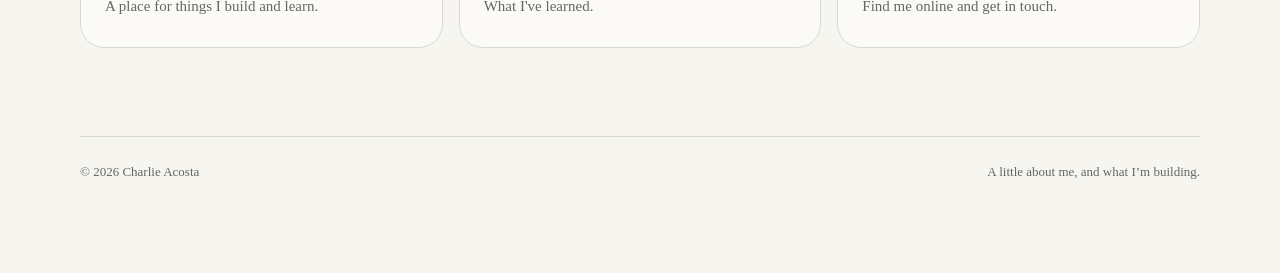
==== commit 75892b19: "Add smooth slide transitions between portfolio pages" ====
--- a/index.html
+++ b/index.html
@@ -5,7 +5,7 @@
   <meta name="viewport" content="width=device-width, initial-scale=1.0">
   <meta name="description" content="Home — Charlie Acosta's personal portfolio.">
   <title>Home | Charlie Acosta</title>
-  <link rel="stylesheet" href="styles.css?v=9">
+  <link rel="stylesheet" href="styles.css?v=12">
   <script src="script.js?v=5"></script>
 </head>
 <body>
--- a/styles.css
+++ b/styles.css
@@ -23,6 +23,43 @@
   --button-hover: #c6dfcd;
 }
 * { box-sizing: border-box; }
+/* Native page transitions preserve normal links, history, and new-tab behavior. */
+@view-transition { navigation: auto; }
+.site-header { view-transition-name: site-navigation; }
+main { view-transition-name: page-content; }
+::view-transition-old(root),
+::view-transition-new(root),
+::view-transition-old(site-navigation),
+::view-transition-new(site-navigation) { animation: none; }
+::view-transition-old(page-content) { animation: page-slide-out 220ms ease-in both; }
+::view-transition-new(page-content) { animation: page-slide-in 380ms cubic-bezier(.22, 1, .36, 1) both; }
+@keyframes page-slide-out {
+  to { opacity: 0; transform: translateX(-32px); }
+}
+@keyframes page-slide-in {
+  from { opacity: 0; transform: translateX(48px); }
+  to { opacity: 1; transform: translateX(0); }
+}
+@media (prefers-reduced-motion: reduce) {
+  ::view-transition-group(*),
+  ::view-transition-old(*),
+  ::view-transition-new(*) { animation: none !important; }
+}
+.game-panel { max-width: 680px; margin: 0 auto 88px; padding: 36px 24px; text-align: center; border-radius: 28px; background: var(--panel); scroll-margin-top: 120px; }
+.game-panel h2 { font-size: 42px; }
+#game-status { font-size: 20px; min-height: 34px; color: var(--accent); }
+.game-board { display: grid; grid-template-columns: repeat(3, minmax(0, 1fr)); gap: 10px; width: min(100%, 360px); margin: 24px auto; }
+.game-cell { aspect-ratio: 1; border: 1px solid var(--line); border-radius: 16px; font: 54px "Times New Roman", serif; background: var(--card); color: var(--ink); cursor: pointer; }
+.game-cell:disabled { opacity: 1; cursor: default; }
+.game-cell:not(:disabled):hover { background: var(--paper); border-color: var(--accent); }
+.game-cell.winning-cell { background: var(--accent); color: var(--button-ink); }
+#game-reset { border: 0; font: inherit; cursor: pointer; }
+.game-options { display: flex; flex-wrap: wrap; justify-content: center; gap: 16px; margin: 24px 0 12px; }
+.game-options label { display: grid; gap: 6px; text-align: left; flex: 1 1 180px; max-width: 260px; }
+.game-options select { width: 100%; min-height: 44px; padding: 10px 12px; font: inherit; border: 1px solid var(--line); border-radius: 12px; color: var(--ink); background: var(--card); }
+.game-options select:disabled { opacity: .6; }
+.game-options select:focus-visible { outline: 3px solid var(--accent); outline-offset: 3px; }
+.game-hint { color: var(--muted); font-size: 14px; }
 body {
   margin: 0;
   background: var(--paper);
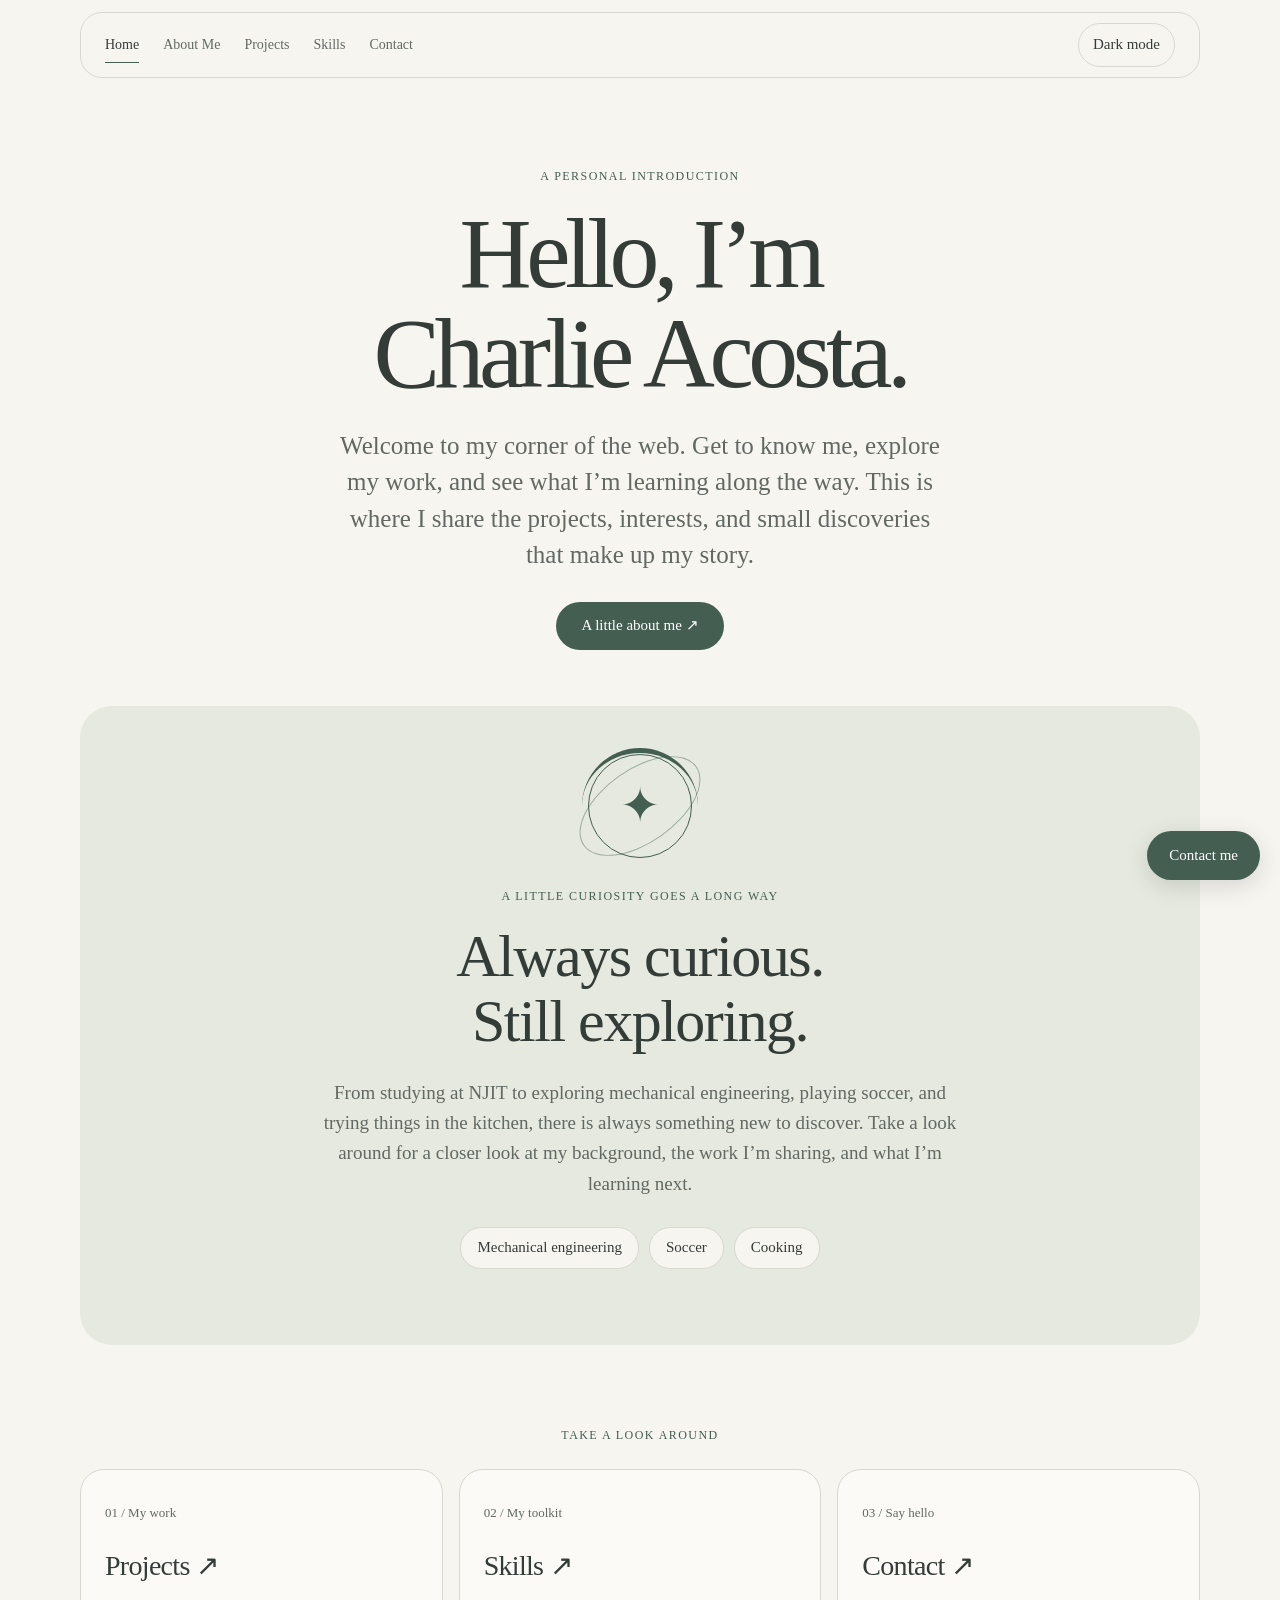
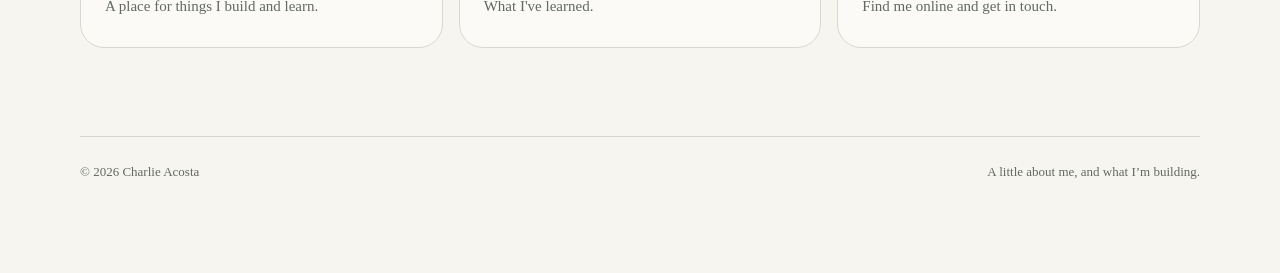
==== commit f10699fd: "Fix page transitions with JavaScript animations and navigation fallback" ====
--- a/index.html
+++ b/index.html
@@ -5,8 +5,8 @@
   <meta name="viewport" content="width=device-width, initial-scale=1.0">
   <meta name="description" content="Home — Charlie Acosta's personal portfolio.">
   <title>Home | Charlie Acosta</title>
-  <link rel="stylesheet" href="styles.css?v=12">
-  <script src="script.js?v=5"></script>
+  <link rel="stylesheet" href="styles.css?v=14">
+  <script src="script.js?v=8"></script>
 </head>
 <body>
   <a class="skip-link" href="#main">Skip to content</a>
--- a/styles.css
+++ b/styles.css
@@ -23,28 +23,6 @@
   --button-hover: #c6dfcd;
 }
 * { box-sizing: border-box; }
-/* Native page transitions preserve normal links, history, and new-tab behavior. */
-@view-transition { navigation: auto; }
-.site-header { view-transition-name: site-navigation; }
-main { view-transition-name: page-content; }
-::view-transition-old(root),
-::view-transition-new(root),
-::view-transition-old(site-navigation),
-::view-transition-new(site-navigation) { animation: none; }
-::view-transition-old(page-content) { animation: page-slide-out 220ms ease-in both; }
-::view-transition-new(page-content) { animation: page-slide-in 380ms cubic-bezier(.22, 1, .36, 1) both; }
-@keyframes page-slide-out {
-  to { opacity: 0; transform: translateX(-32px); }
-}
-@keyframes page-slide-in {
-  from { opacity: 0; transform: translateX(48px); }
-  to { opacity: 1; transform: translateX(0); }
-}
-@media (prefers-reduced-motion: reduce) {
-  ::view-transition-group(*),
-  ::view-transition-old(*),
-  ::view-transition-new(*) { animation: none !important; }
-}
 .game-panel { max-width: 680px; margin: 0 auto 88px; padding: 36px 24px; text-align: center; border-radius: 28px; background: var(--panel); scroll-margin-top: 120px; }
 .game-panel h2 { font-size: 42px; }
 #game-status { font-size: 20px; min-height: 34px; color: var(--accent); }
@@ -118,6 +96,8 @@
 .project-note { font-size: 13px; color: var(--muted); margin: 16px 0 0; overflow-wrap: anywhere; }
 .notice { background: var(--panel); padding: 18px 22px; max-width: 850px; }
 .skills-list { padding: 15px 0 70px; }
+.skills-story { max-width: 760px; margin: 0 auto; padding: 0 8px 88px; font-size: clamp(19px, 2vw, 22px); line-height: 1.7; color: var(--muted); }
+.skills-story p { margin-bottom: 28px; }
 .skills-list section { display: grid; grid-template-columns: 40px 1fr auto; gap: 22px; border-bottom: 1px solid var(--line); padding: 25px 0; }
 .skills-list section > span, .skill-label { color: var(--muted); }
 .skills-list h2 { margin-bottom: 8px; }
